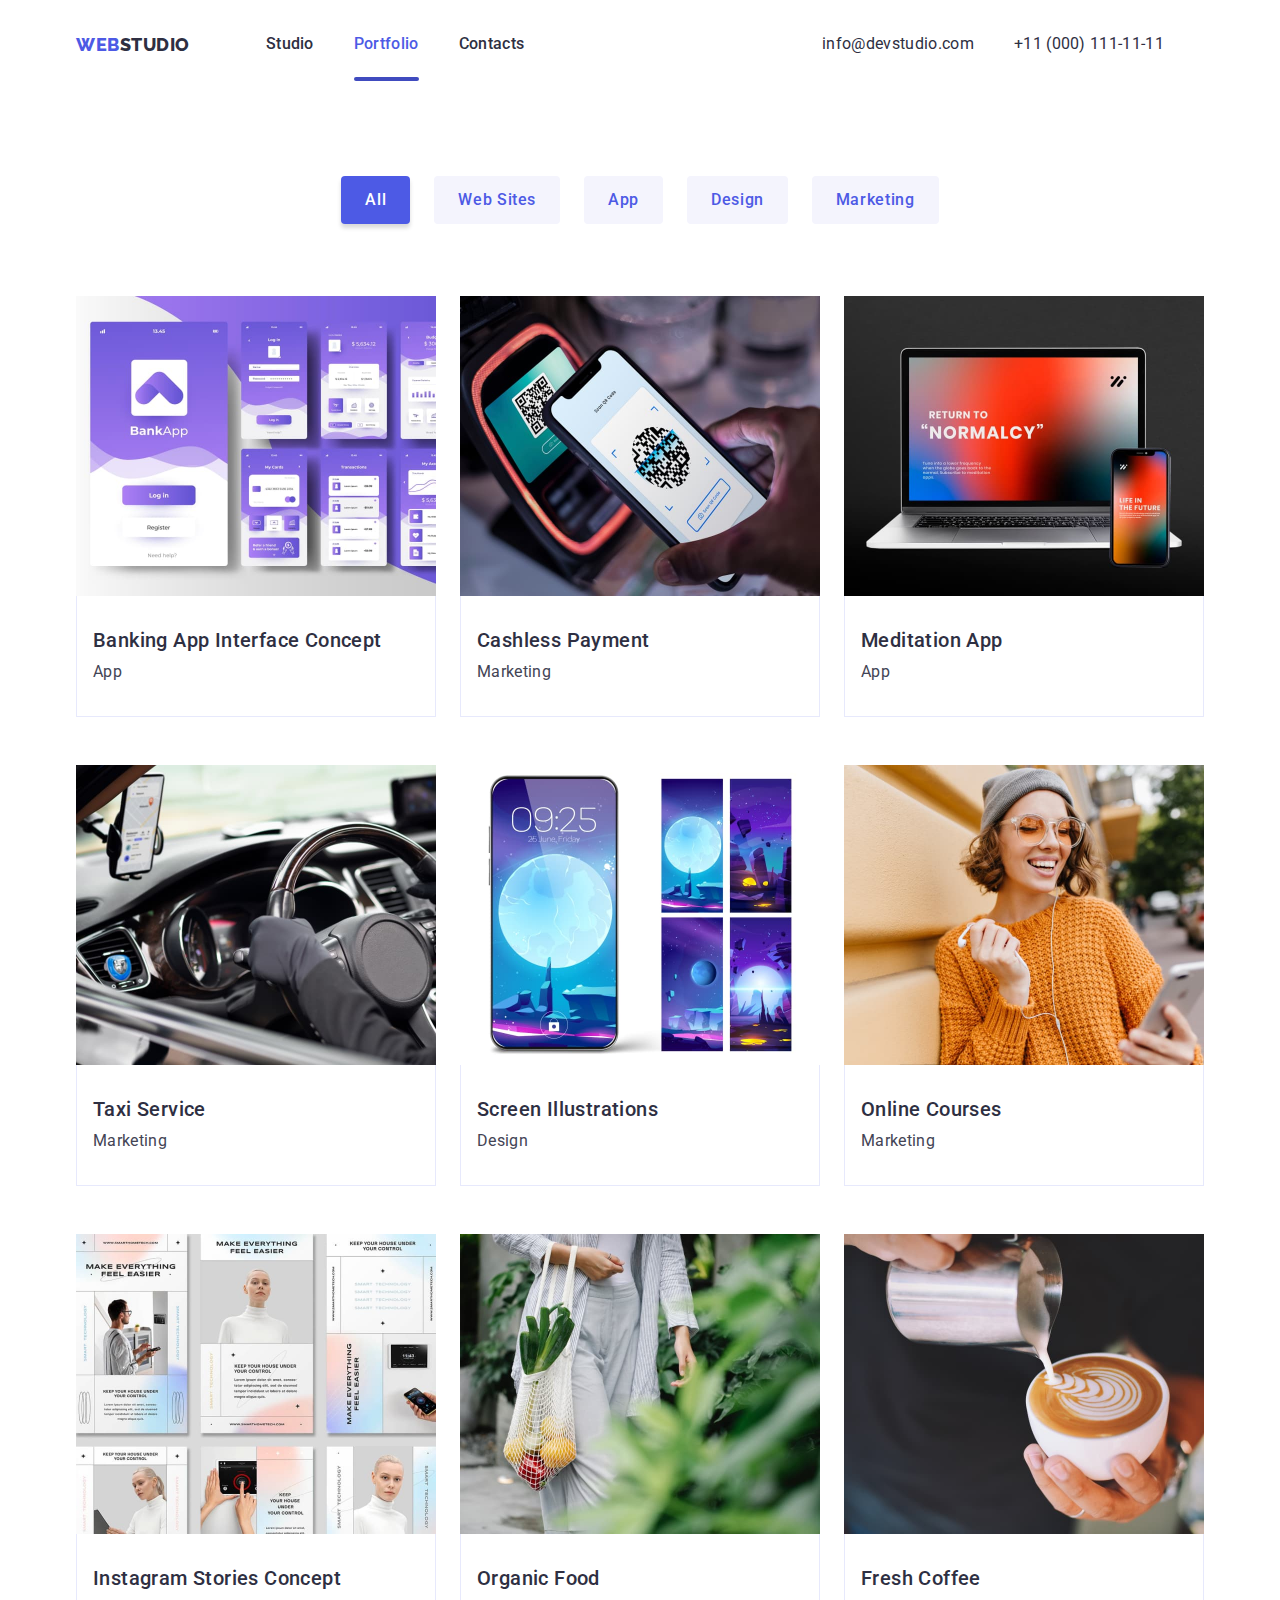
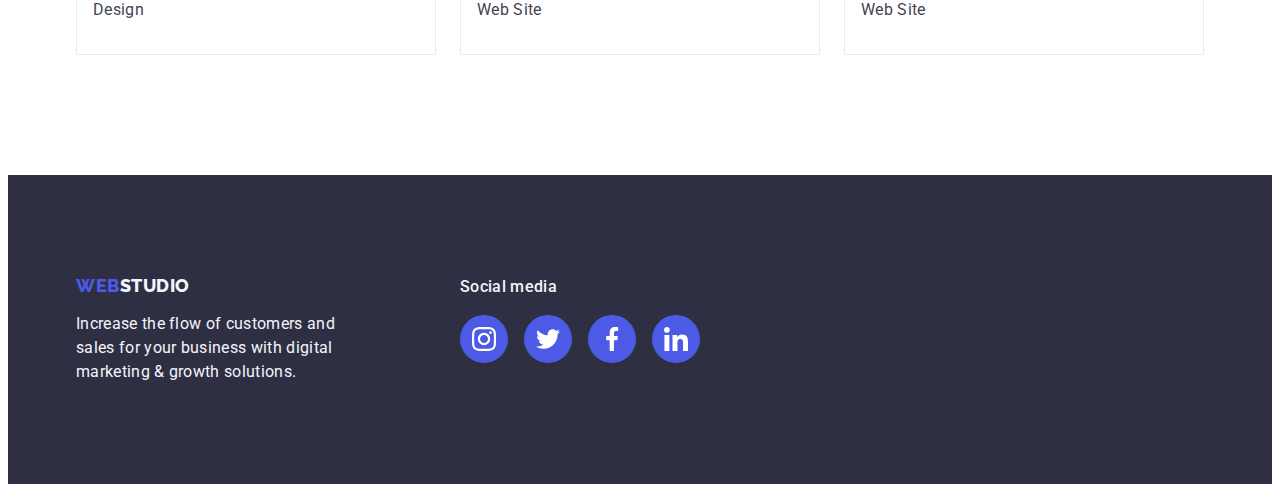
==== portfolio.html @ 4cdece33 "deploy" ====
<!DOCTYPE html>
<html lang="en">
  <head>
    <meta charset="UTF-8" />
    <meta name="viewport" content="width=device-width, initial-scale=1.0" />
    <meta name="description" content="WebStudio" />
    <title>WebStudio</title>
    <link rel="preconnect" href="https://fonts.googleapis.com" />
    <link rel="preconnect" href="https://fonts.gstatic.com" crossorigin />
    <link
      href="https://fonts.googleapis.com/css2?family=Roboto:wght@400;500;700;900&family=Raleway:wght@800&display=swap"
      rel="stylesheet"
    />
    <link
      rel="stylesheet"
      href="https://cdnjs.cloudflare.com/ajax/libs/modern-normalize/2.0.0/modern-normalize.min.css"
      integrity="sha512-4xo8blKMVCiXpTaLzQSLSw3KFOVPWhm/TRtuPVc4WG6kUgjH6J03IBuG7JZPkcWMxJ5huwaBpOpnwYElP/m6wg=="
      crossorigin="anonymous"
      referrerpolicy="no-referrer"
    />

    <link rel="stylesheet" crossorigin href="./css/style.css" />
  </head>
  <body>
    <header class="header">
      <div class="container">
        <nav class="header-nav">
          <a class="logo" href="./index.html">
            WEB<span class="logo-suffix">STUDIO</span>
          </a>
          <ul class="nav-link-group">
            <li class="nav-link-item">
              <a
                class="nav-link active"
                data-href="index.html"
                href="./index.html"
              >
                Studio
              </a>
            </li>
            <li class="nav-link-item">
              <a
                class="nav-link"
                data-href="portfolio.html"
                href="./portfolio.html"
              >
                Portfolio
              </a>
            </li>
            <li class="nav-link-item">
              <a
                class="nav-link"
                data-href="contacts.html"
                href="javascript:void(0)"
              >
                Contacts
              </a>
            </li>
          </ul>
        </nav>

        <address>
          <ul class="nav-link-group">
            <li class="nav-link-item">
              <a class="address-link" href="mailto:info@devstudio.com">
                info@devstudio.com
              </a>
            </li>
            <li class="nav-link-item">
              <a class="address-link" href="tel:+110001111111">
                +11 (000) 111-11-11
              </a>
            </li>
          </ul>
        </address>
      </div>
    </header>

    <main>
      <section class="portfolio-section">
        <div class="container">
          <h1 class="visually-hidden">Portfolio</h1>
          <ul class="filter-btn-group">
            <li class="filter-item">
              <button
                type="button"
                class="btn"
                onclick="event.preventDefault();"
              >
                All
              </button>
            </li>
            <li class="filter-item">
              <button
                type="button"
                class="btn btn-light"
                onclick="event.preventDefault();"
              >
                Web Sites
              </button>
            </li>
            <li class="filter-item">
              <button
                type="button"
                class="btn btn-light"
                onclick="event.preventDefault();"
              >
                App
              </button>
            </li>
            <li class="filter-item">
              <button
                type="button"
                class="btn btn-light"
                onclick="event.preventDefault();"
              >
                Design
              </button>
            </li>
            <li class="filter-item">
              <button
                type="button"
                class="btn btn-light"
                onclick="event.preventDefault();"
              >
                Marketing
              </button>
            </li>
          </ul>
          <ul class="card-set">
            <li class="card-item">
              <a href="javascript:void(0)">
                <div class="card-image-wrapper">
                  <img
                    src="./images/portfolio/portfolio_1.jpg"
                    alt="App - Banking App Interface Concept"
                    class="img"
                  />
                  <p class="overlay text-body">
                    14 Stylish and User-Friendly App Design Concepts · Task
                    Manager App · Calorie Tracker App · Exotic Fruit Ecommerce
                    App · Cloud Storage App
                  </p>
                </div>
                <div class="card-item-section">
                  <h2 class="text-title">Banking App Interface Concept</h2>
                  <p class="text-body">App</p>
                </div>
              </a>
            </li>

            <li class="card-item">
              <a href="javascript:void(0)">
                <div class="card-image-wrapper">
                  <img
                    src="./images/portfolio/portfolio_2.jpg"
                    alt="Marketing - Cashless Payment"
                    class="img"
                  />
                  <p class="overlay text-body">
                    14 Stylish and User-Friendly App Design Concepts · Task
                    Manager App · Calorie Tracker App · Exotic Fruit Ecommerce
                    App · Cloud Storage App
                  </p>
                </div>
                <div class="card-item-section">
                  <h2 class="text-title">Cashless Payment</h2>
                  <p class="text-body">Marketing</p>
                </div>
              </a>
            </li>

            <li class="card-item">
              <a href="javascript:void(0)">
                <div class="card-image-wrapper">
                  <img
                    src="./images/portfolio/portfolio_3.jpg"
                    alt="App - Meditation App"
                    class="img"
                  />
                  <p class="overlay text-body">
                    14 Stylish and User-Friendly App Design Concepts · Task
                    Manager App · Calorie Tracker App · Exotic Fruit Ecommerce
                    App · Cloud Storage App
                  </p>
                </div>
                <div class="card-item-section">
                  <h2 class="text-title">Meditation App</h2>
                  <p class="text-body">App</p>
                </div>
              </a>
            </li>

            <li class="card-item">
              <a href="javascript:void(0)">
                <div class="card-image-wrapper">
                  <img
                    src="./images/portfolio/portfolio_4.jpg"
                    alt="Marketing - Taxi Service"
                    class="img"
                  />
                  <p class="overlay text-body">
                    14 Stylish and User-Friendly App Design Concepts · Task
                    Manager App · Calorie Tracker App · Exotic Fruit Ecommerce
                    App · Cloud Storage App
                  </p>
                </div>
                <div class="card-item-section">
                  <h2 class="text-title">Taxi Service</h2>
                  <p class="text-body">Marketing</p>
                </div>
              </a>
            </li>

            <li class="card-item">
              <a href="javascript:void(0)">
                <div class="card-image-wrapper">
                  <img
                    src="./images/portfolio/portfolio_5.jpg"
                    alt="Design - Screen Illustrations"
                    class="img"
                  />
                  <p class="overlay text-body">
                    14 Stylish and User-Friendly App Design Concepts · Task
                    Manager App · Calorie Tracker App · Exotic Fruit Ecommerce
                    App · Cloud Storage App
                  </p>
                </div>
                <div class="card-item-section">
                  <h2 class="text-title">Screen Illustrations</h2>
                  <p class="text-body">Design</p>
                </div>
              </a>
            </li>

            <li class="card-item">
              <a href="javascript:void(0)">
                <div class="card-image-wrapper">
                  <img
                    src="./images/portfolio/portfolio_6.jpg"
                    alt="Marketing - Online Courses"
                    class="img"
                  />
                  <p class="overlay text-body">
                    14 Stylish and User-Friendly App Design Concepts · Task
                    Manager App · Calorie Tracker App · Exotic Fruit Ecommerce
                    App · Cloud Storage App
                  </p>
                </div>
                <div class="card-item-section">
                  <h2 class="text-title">Online Courses</h2>
                  <p class="text-body">Marketing</p>
                </div>
              </a>
            </li>

            <li class="card-item">
              <a href="javascript:void(0)">
                <div class="card-image-wrapper">
                  <img
                    src="./images/portfolio/portfolio_7.jpg"
                    alt="Design - Instagram Stories Concept"
                    class="img"
                  />
                  <p class="overlay text-body">
                    14 Stylish and User-Friendly App Design Concepts · Task
                    Manager App · Calorie Tracker App · Exotic Fruit Ecommerce
                    App · Cloud Storage App
                  </p>
                </div>
                <div class="card-item-section">
                  <h2 class="text-title">Instagram Stories Concept</h2>
                  <p class="text-body">Design</p>
                </div>
              </a>
            </li>

            <li class="card-item">
              <a href="javascript:void(0)">
                <div class="card-image-wrapper">
                  <img
                    src="./images/portfolio/portfolio_8.jpg"
                    alt="Web Site - Organic Food"
                    class="img"
                  />
                  <p class="overlay text-body">
                    14 Stylish and User-Friendly App Design Concepts · Task
                    Manager App · Calorie Tracker App · Exotic Fruit Ecommerce
                    App · Cloud Storage App
                  </p>
                </div>
                <div class="card-item-section">
                  <h2 class="text-title">Organic Food</h2>
                  <p class="text-body">Web Site</p>
                </div>
              </a>
            </li>

            <li class="card-item">
              <a href="javascript:void(0)">
                <div class="card-image-wrapper">
                  <img
                    src="./images/portfolio/portfolio_9.jpg"
                    alt="Web Site - Fresh Coffee"
                    class="img"
                  />
                  <p class="overlay text-body">
                    14 Stylish and User-Friendly App Design Concepts · Task
                    Manager App · Calorie Tracker App · Exotic Fruit Ecommerce
                    App · Cloud Storage App
                  </p>
                </div>
                <div class="card-item-section">
                  <h2 class="text-title">Fresh Coffee</h2>
                  <p class="text-body">Web Site</p>
                </div>
              </a>
            </li>
          </ul>
        </div>
      </section>
    </main>
    <footer class="footer">
      <div class="container">
        <div class="footer-description">
          <a class="logo" href="./index.html">
            WEB<span class="logo-suffix">STUDIO</span>
          </a>
          <p class="text-body">
            Increase the flow of customers and sales for your business with
            digital marketing & growth solutions.
          </p>
        </div>
        <div class="footer-social">
          <p class="text-body">Social media</p>
          <ul class="social-icons-set">
            <li class="social-icons-item">
              <a
                href="https://www.instagram.com/"
                target="_blank"
                rel="noopener noreferrer"
                class="icon-link"
              >
                <svg class="icon">
                  <use href="./images/icons.svg#icon-instagram"></use>
                </svg>
              </a>
            </li>

            <li class="social-icons-item">
              <a
                href="https://twitter.com/"
                target="_blank"
                rel="noopener noreferrer"
                class="icon-link"
              >
                <svg class="icon">
                  <use href="./images/icons.svg#icon-twitter"></use>
                </svg>
              </a>
            </li>

            <li class="social-icons-item">
              <a
                href="https://www.facebook.com/"
                target="_blank"
                rel="noopener noreferrer"
                class="icon-link"
              >
                <svg class="icon">
                  <use href="./images/icons.svg#icon-facebook"></use>
                </svg>
              </a>
            </li>

            <li class="social-icons-item">
              <a
                href="https://www.linkedin.com/"
                target="_blank"
                rel="noopener noreferrer"
                class="icon-link"
              >
                <svg class="icon">
                  <use href="./images/icons.svg#icon-linkedin"></use>
                </svg>
              </a>
            </li>
          </ul>
        </div>
      </div>
    </footer>

    <script type="text/javascript" src="./js/main.js"></script>
  </body>
</html>
---- css/style.css ----
:root {
  --font-family: 'Roboto', sans-serif;
  --second-family: 'Raleway', sans-serif;
  --primary-color: #4d5ae5;
  --pressed-color: #404bbf;
  --dark-color: #2e2f42;
  --modal-backdrop-color: #2e2f4240;
  --success-color: #31d0aa;
  --text-color: #434455;
  --text-subtitle-color: #8e8f99;
  --light-slate-color: #8e8f99;
  --accent-color: #e7e9fc;
  --light-color: #f4f4fd;
  --navy-blue: #2e2f42;
  --navy-blue-modal: rgba(46, 47, 66, 0.4);
  --grey-color: rgba(46, 47, 66, 0.7);
  --dairy-color: #fcfcfc;
  --white-color: #ffffff;

  --items: 4;
  --indent: 24px;

  --transition-base: 0.25s cubic-bezier(0.4, 0, 0.2, 1);
}
/* reset */
*,
*::before,
*::after {
  box-sizing: border-box;
}
body {
  font-family: var(--font-family);
  font-size: 16px;
  background-color: var(--white-color);
  color: var(--navy-blue);
}
h1,
h2,
h3,
h4,
h5,
h6 {
  margin: 0;
}
p {
  margin: 0;
}
ul,
ol {
  margin: 0;
  padding: 0;
  list-style-type: none;
}
img {
  display: block;
  max-width: 100%;
  height: auto;
}
a {
  color: var(--navy-blue);
  text-decoration: none;
  font-style: normal;
}
/* general */
.container {
  max-width: 1158px;
  padding: 0 15px;
  margin: 0 auto;
}
.visually-hidden {
  position: absolute;
  width: 1px;
  height: 1px;
  margin: -1px;
  border: 0;
  padding: 0;
  white-space: nowrap;
  clip-path: inset(100%);
  clip: rect(0 0 0 0);
  overflow: hidden;
}
.page-title {
  font-size: 56px;
  line-height: 1.07;
}
.section-title {
  font-size: 36px;
  line-height: 1.11111;
  text-transform: capitalize;
  letter-spacing: 0.02em;
  margin-bottom: 72px;
  text-align: center;
}
.text-title {
  letter-spacing: 0.02em;
  font-size: 20px;
  font-weight: 500;
  line-height: 1.2;
}
.text-center {
  text-align: center;
}
.text-body {
  color: var(--text-color);
  line-height: 1.5;
  letter-spacing: 0.02em;
}
.text-caption {
  line-height: 1.16667;
  font-size: 12px;
  letter-spacing: 0.04em;
}
.link {
  font-size: 12px;
  line-height: 1.33333;
  letter-spacing: 0.04em;
  text-decoration: underline;
  color: var(--primary-color);
}
.btn {
  font-family: var(--font-family);
  font-size: 16px;
  font-weight: 500;
  line-height: 1.5;
  letter-spacing: 0.04em;
  cursor: pointer;
  background-color: var(--primary-color);
  color: var(--white-color);

  border-radius: 4px;
  padding: 16px 32px;
  box-shadow: 0 4px 4px 0 rgba(0, 0, 0, 0.15);
  border: none;
  transition: color var(--transition-base),
    background-color var(--transition-base);
}
.btn-light {
  background-color: var(--light-color);
  color: var(--primary-color);
  box-shadow: none;
  transition: box-shadow var(--transition-base), color var(--transition-base),
    background-color var(--transition-base);
}
.btn:hover,
.btn:focus {
  background-color: var(--pressed-color);
  color: var(--white-color);
  box-shadow: 0 4px 4px 0 rgba(0, 0, 0, 0.15);
}
.card-set {
  display: flex;
  flex-wrap: wrap;
  gap: var(--indent);
}
.card-item {
  flex-basis: calc((100% - var(--indent) * (var(--items) - 1)) / var(--items));
}
.card-item .card-item-section {
  text-align: center;
  padding: 32px 16px;
}
.card-item .card-item-section .text-title {
  margin-bottom: 8px;
}
section {
  padding: 120px 0;
}
.logo {
  font-family: var(--second-family);
  font-weight: 800;
  font-size: 18px;
  line-height: 1.16667;
  letter-spacing: 0.03em;
  text-transform: uppercase;
  color: var(--primary-color);
}
.social-icons-set {
  display: flex;
  flex-wrap: wrap;
  column-gap: 24px;
  justify-content: space-between;
}
.social-icons-set .icon-link {
  background-color: var(--primary-color);
  border-radius: 50%;
  display: inline-flex;
  padding: 12px;
  transition: background-color var(--transition-base);
}
.social-icons-set .icon-link:hover {
  background-color: var(--pressed-color);
}
.social-icons-set .icon {
  width: 16px;
  height: 16px;
  fill: #ffffff;
}
/* header */
.header {
  border-bottom: 1px solid 72px;
}
.header .container {
  display: flex;
  justify-content: space-between;
  height: 72px;
}
.header-nav .logo {
  margin-right: 76px;
  display: flex;
  align-items: center;
}
.header-nav,
.header address {
  display: flex;
}
.header .logo > .logo-suffix {
  color: var(--navy-blue);
}
.header .nav-link-group {
  display: flex;
  align-items: center;
}
.header .nav-link-item {
  margin-right: 40px;
  height: 100%;
  display: flex;
  align-items: center;
}
.header .nav-link,
.header .address-link {
  line-height: 1.5;
  letter-spacing: 0.02em;
  color: var(--navy-blue);
  display: flex;
  align-items: center;
  height: 100%;
}
.header .nav-link {
  font-weight: 500;
  position: relative;
}
.header .nav-link:hover,
.header .address-link:hover,
.header .nav-link.active {
  color: var(--primary-color);
}
.header .nav-link.active::after {
  content: '';
  position: absolute;
  bottom: -1px;
  left: 0;
  background-color: var(--pressed-color);
  height: 4px;
  width: 100%;
  border-radius: 2px;
}
/* hero */
.hero {
  height: 600px;
  background-image: linear-gradient(var(--grey-color), var(--grey-color)),
    url(../images/bg/bg_hero.jpg);
  background-repeat: no-repeat;
  background-position: top center;
  background-size: cover;
  background-size: 1440px;
}
.hero .container {
  display: flex;
  flex-direction: column;
  justify-content: center;
  align-items: center;
  height: 100%;
}
.hero .page-title {
  color: var(--white-color);
  max-width: 496px;
  text-align: center;
  line-height: 1.07143;
  letter-spacing: 0.02em;
  margin-bottom: 48px;
}
/* sections */
.section-advantages {
  padding-bottom: 60px;
}
.section-advantages .card-item-section {
  padding: 0;
  text-align: start;
}
.section-advantages .card-item-icon {
  display: flex;
  align-items: center;
  justify-content: center;
  padding: 24px;
  margin-bottom: 8px;
  background-color: var(--light-color);
  border-radius: 4px;
}
.section-advantages .card-item-icon .icon {
  width: 64px;
  height: 64px;
}
.section-services {
  --items: 3;
  padding-top: 60px;
}
.section-services .img {
  border: 1px solid var(--accent-color);
}
.section-team {
  background-color: var(--light-color);
}
.section-team .card-item {
  border-radius: 0 0 4px 4px;
  background-color: var(--white-color);
  box-shadow: 0 2px 1px 0 rgba(46, 47, 66, 0.08),
    0 1px 1px 0 rgba(46, 47, 66, 0.16), 0 1px 6px 0 rgba(46, 47, 66, 0.08);
}
.section-team .card-item .text-body {
  margin-bottom: 8px;
}
.section-clients {
  --items: 6;
}
.section-clients .card-item-icon {
  display: block;
  padding: 16px 32px;
  border: 1px solid var(--light-slate-color);
  border-radius: 4px;
  transition: border var(--transition-base);
}
.section-clients .card-item-icon:hover {
  border: 1px solid var(--pressed-color);
}
.section-clients .icon {
  max-width: 100%;
  height: 56px;
  fill: var(--light-slate-color);
  transition: fill var(--transition-base);
}
.section-clients .card-item-icon:hover .icon {
  fill: var(--pressed-color);
}
body:has(.modal:not(.is-hidden)) {
  overflow-y: hidden;
}
.modal {
  background-color: var(--modal-backdrop-color);
  position: fixed;
  top: 0;
  left: 0;
  width: 100vw;
  height: 100vh;
  z-index: 999;
  display: flex;
  align-items: center;
  justify-content: center;
  animation: backdropFadeIn var(--transition-base) forwards;
}
.modal.is-hidden {
  pointer-events: none;
  animation: backdropFadeOut var(--transition-base) forwards 0.2s;
}
.modal:not(.is-hidden) .modal-container {
  animation: scaleInFadeIn var(--transition-base) both;
}
.modal.is-hidden .modal-container {
  animation: scaleOutFadeOut var(--transition-base) both;
}
.modal-container {
  box-shadow: 0 2px 1px 0 rgba(0, 0, 0, 0.2), 0 1px 3px 0 rgba(0, 0, 0, 0.12),
    0 1px 1px 0 rgba(0, 0, 0, 0.14);
  background-color: var(--dairy-color);
  width: 408px;
  max-height: 100dvh;
  height: 70dvh;
  display: flex;
  flex-direction: column;
  border-radius: 4px;

  overflow: hidden;
  display: flex;
  flex-direction: column;
}
.modal-container .modal-header {
  padding: 32px 32px 16px 32px;
  display: flex;
  flex-grow: 1;
}
.modal-container .modal-body {
  padding: 0 16px 16px 16px;
  display: flex;
  flex-direction: column;
  overflow: hidden auto;
}
.modal-close-btn {
  border-radius: 50%;
  border: 1px solid var(--accent-color);
  background-color: #e7e9fc10;
  padding: 8px;
  display: inline-flex;
  margin-left: auto;
  cursor: pointer;
  transition: background-color var(--transition-base);
}
.modal-close-btn .icon {
  width: 8px;
  height: 8px;
  fill: var(--navy-blue);
  transition: fill var(--transition-base);
}
.modal-close-btn:hover {
  background-color: var(--pressed-color);
}
.modal-close-btn:hover .icon {
  fill: var(--white-color);
}
/* portfolio */
.portfolio-section {
  --items: 3;
  padding-top: 96px;
}
.filter-btn-group {
  display: flex;
  justify-content: center;
  gap: var(--indent);
  margin-bottom: 72px;
}
.filter-btn-group .btn {
  display: inline-flex;
  padding: 12px 24px;
}
.portfolio-section .card-set {
  row-gap: 48px;
}
.portfolio-section .card-image-wrapper {
  position: relative;
  overflow: hidden;
}
.portfolio-section .card-item .overlay {
  position: absolute;
  height: 100%;
  width: 100%;
  display: block;
  top: 100%;
  left: 0;
  color: var(--light-color);
  background-color: var(--primary-color);
  padding: 40px 32px;
  overflow: auto;
  transition: top var(--transition-base);
}
.portfolio-section .card-item {
  transition: box-shadow var(--transition-base);
}
.portfolio-section .card-item:hover {
  box-shadow: 0 2px 1px 0 rgba(46, 47, 66, 0.08),
    0 1px 1px 0 rgba(46, 47, 66, 0.16), 0 1px 6px 0 rgba(46, 47, 66, 0.08);
}
.portfolio-section .card-item:hover .overlay {
  top: 0;
}
.portfolio-section .card-item-section {
  border: 1px solid var(--accent-color);
  border-top: none;
}
.portfolio-section .card-item-section {
  text-align: start;
}
/* footer */
.footer {
  color: var(--light-color);
  background-color: var(--navy-blue);
  padding-block: 100px;
}
.footer .container {
  display: flex;
  column-gap: 120px;
}
.footer .footer-description,
.footer .footer-social {
  display: flex;
  flex-direction: column;
  row-gap: 16px;
}
.footer .logo {
  display: block;
}
.footer .logo > .logo-suffix {
  color: var(--light-color);
}
.footer .text-body {
  color: inherit;
}
.footer .footer-description {
  max-width: 264px;
}
.footer .footer-social .text-body {
  font-weight: 500;
}
.footer .social-icons-set {
  column-gap: 16px;
}
.footer .social-icons-set .icon-link:hover {
  background-color: var(--success-color);
}
.footer .social-icons-set .icon {
  width: 24px;
  height: 24px;
}
@keyframes scaleOutFadeOut {
  0% {
    transform: scale(1);
    opacity: 1;
  }
  100% {
    transform: scale(0.75);
    opacity: 0;
  }
}
@keyframes scaleInFadeIn {
  0% {
    transform: scale(0.75);
    opacity: 0;
  }
  100% {
    transform: scale(1);
    opacity: 1;
  }
}
@keyframes backdropFadeIn {
  0% {
    opacity: 0;
  }
  100% {
    opacity: 1;
  }
}
@keyframes backdropFadeOut {
  0% {
    opacity: 1;
  }
  100% {
    opacity: 0;
  }
}
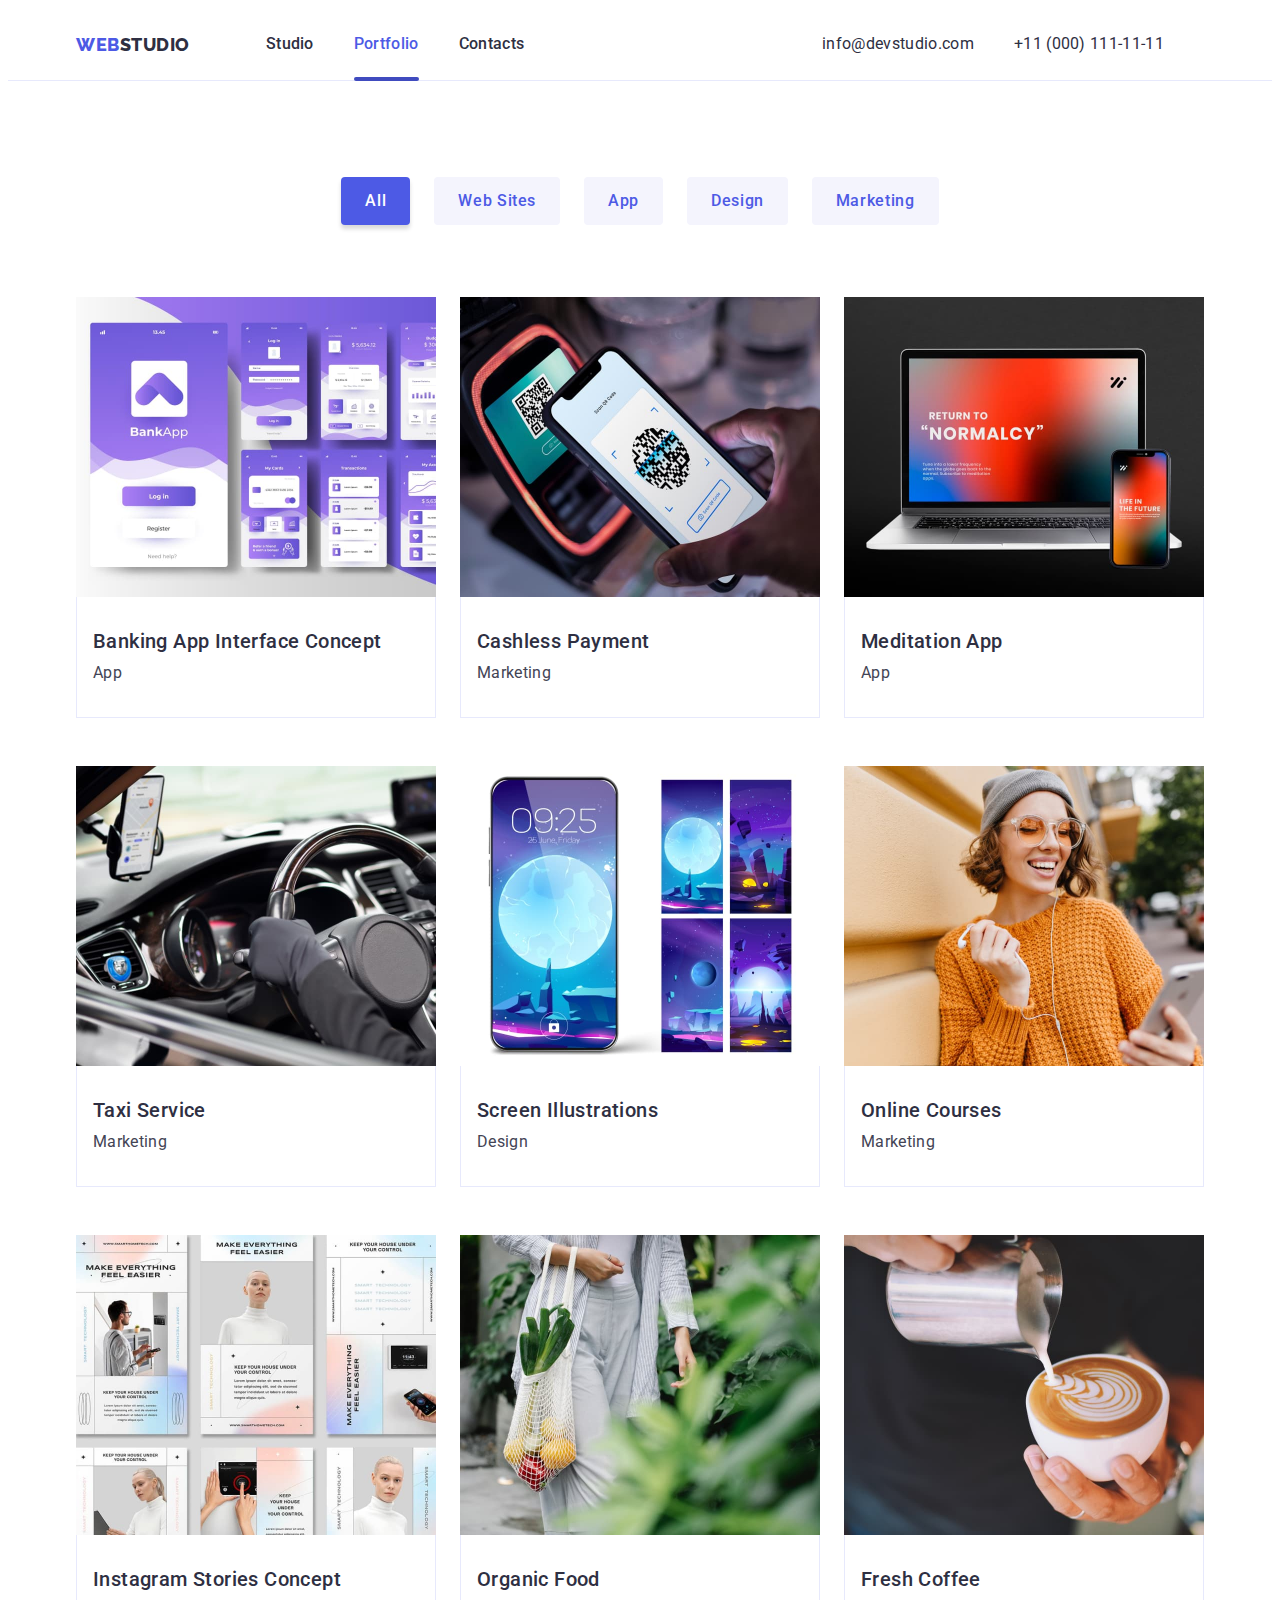
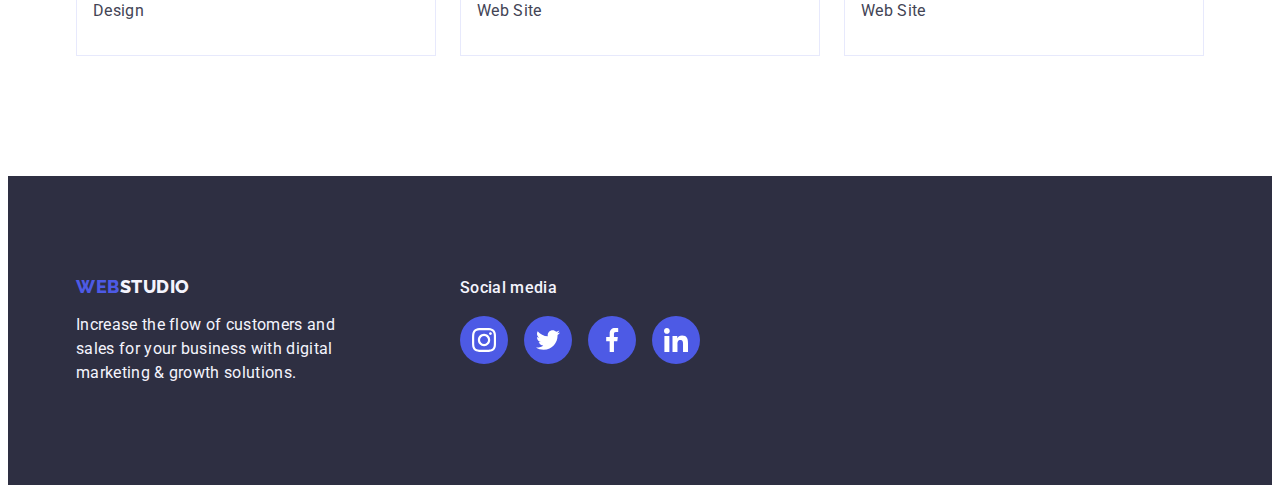
==== commit 6a1c9627: "deploy" ====
--- a/portfolio.html
+++ b/portfolio.html
@@ -2,393 +2,344 @@
 <html lang="en">
   <head>
     <meta charset="UTF-8" />
-    <meta name="viewport" content="width=device-width, initial-scale=1.0" />
-    <meta name="description" content="WebStudio" />
-    <title>WebStudio</title>
-    <link rel="preconnect" href="https://fonts.googleapis.com" />
-    <link rel="preconnect" href="https://fonts.gstatic.com" crossorigin />
-    <link
-      href="https://fonts.googleapis.com/css2?family=Roboto:wght@400;500;700;900&family=Raleway:wght@800&display=swap"
-      rel="stylesheet"
-    />
-    <link
-      rel="stylesheet"
-      href="https://cdnjs.cloudflare.com/ajax/libs/modern-normalize/2.0.0/modern-normalize.min.css"
-      integrity="sha512-4xo8blKMVCiXpTaLzQSLSw3KFOVPWhm/TRtuPVc4WG6kUgjH6J03IBuG7JZPkcWMxJ5huwaBpOpnwYElP/m6wg=="
-      crossorigin="anonymous"
-      referrerpolicy="no-referrer"
-    />
-
-    <link rel="stylesheet" crossorigin href="./css/style.css" />
+<meta name="viewport" content="width=device-width, initial-scale=1.0" />
+<meta name="description" content="WebStudio" />
+<title>WebStudio</title>
+<link rel="preconnect" href="https://fonts.googleapis.com" />
+<link rel="preconnect" href="https://fonts.gstatic.com" crossorigin />
+<link
+  href="https://fonts.googleapis.com/css2?family=Roboto:wght@400;500;700;900&family=Raleway:wght@800&display=swap"
+  rel="stylesheet"
+/>
+<link
+  rel="stylesheet"
+  href="https://cdnjs.cloudflare.com/ajax/libs/modern-normalize/2.0.0/modern-normalize.min.css"
+  integrity="sha512-4xo8blKMVCiXpTaLzQSLSw3KFOVPWhm/TRtuPVc4WG6kUgjH6J03IBuG7JZPkcWMxJ5huwaBpOpnwYElP/m6wg=="
+  crossorigin="anonymous"
+  referrerpolicy="no-referrer"
+/>
+
+    <link rel="stylesheet" crossorigin href="./css/style.css">
   </head>
   <body>
     <header class="header">
-      <div class="container">
-        <nav class="header-nav">
-          <a class="logo" href="./index.html">
-            WEB<span class="logo-suffix">STUDIO</span>
-          </a>
-          <ul class="nav-link-group">
-            <li class="nav-link-item">
-              <a
-                class="nav-link active"
-                data-href="index.html"
-                href="./index.html"
-              >
-                Studio
-              </a>
-            </li>
-            <li class="nav-link-item">
-              <a
-                class="nav-link"
-                data-href="portfolio.html"
-                href="./portfolio.html"
-              >
-                Portfolio
-              </a>
-            </li>
-            <li class="nav-link-item">
-              <a
-                class="nav-link"
-                data-href="contacts.html"
-                href="javascript:void(0)"
-              >
-                Contacts
-              </a>
-            </li>
-          </ul>
-        </nav>
-
-        <address>
-          <ul class="nav-link-group">
-            <li class="nav-link-item">
-              <a class="address-link" href="mailto:info@devstudio.com">
-                info@devstudio.com
-              </a>
-            </li>
-            <li class="nav-link-item">
-              <a class="address-link" href="tel:+110001111111">
-                +11 (000) 111-11-11
-              </a>
-            </li>
-          </ul>
-        </address>
-      </div>
-    </header>
+  <div class="container">
+    <nav class="header-nav">
+      <a class="logo" href="./index.html">
+        WEB<span class="logo-suffix">STUDIO</span>
+      </a>
+      <ul class="nav-link-group">
+        <li class="nav-link-item">
+          <a class="nav-link active" data-href="index.html" href="./index.html">
+            Studio
+          </a>
+        </li>
+        <li class="nav-link-item">
+          <a
+            class="nav-link"
+            data-href="portfolio.html"
+            href="./portfolio.html"
+          >
+            Portfolio
+          </a>
+        </li>
+        <li class="nav-link-item">
+          <a
+            class="nav-link"
+            data-href="contacts.html"
+            href="javascript:void(0)"
+          >
+            Contacts
+          </a>
+        </li>
+      </ul>
+    </nav>
+
+    <address>
+      <ul class="nav-link-group">
+        <li class="nav-link-item">
+          <a class="address-link" href="mailto:info@devstudio.com">
+            info@devstudio.com
+          </a>
+        </li>
+        <li class="nav-link-item">
+          <a class="address-link" href="tel:+110001111111">
+            +11 (000) 111-11-11
+          </a>
+        </li>
+      </ul>
+    </address>
+  </div>
+</header>
 
     <main>
       <section class="portfolio-section">
-        <div class="container">
-          <h1 class="visually-hidden">Portfolio</h1>
-          <ul class="filter-btn-group">
-            <li class="filter-item">
-              <button
-                type="button"
-                class="btn"
-                onclick="event.preventDefault();"
-              >
-                All
-              </button>
-            </li>
-            <li class="filter-item">
-              <button
-                type="button"
-                class="btn btn-light"
-                onclick="event.preventDefault();"
-              >
-                Web Sites
-              </button>
-            </li>
-            <li class="filter-item">
-              <button
-                type="button"
-                class="btn btn-light"
-                onclick="event.preventDefault();"
-              >
-                App
-              </button>
-            </li>
-            <li class="filter-item">
-              <button
-                type="button"
-                class="btn btn-light"
-                onclick="event.preventDefault();"
-              >
-                Design
-              </button>
-            </li>
-            <li class="filter-item">
-              <button
-                type="button"
-                class="btn btn-light"
-                onclick="event.preventDefault();"
-              >
-                Marketing
-              </button>
-            </li>
-          </ul>
-          <ul class="card-set">
-            <li class="card-item">
-              <a href="javascript:void(0)">
-                <div class="card-image-wrapper">
-                  <img
-                    src="./images/portfolio/portfolio_1.jpg"
-                    alt="App - Banking App Interface Concept"
-                    class="img"
-                  />
-                  <p class="overlay text-body">
-                    14 Stylish and User-Friendly App Design Concepts · Task
-                    Manager App · Calorie Tracker App · Exotic Fruit Ecommerce
-                    App · Cloud Storage App
-                  </p>
-                </div>
-                <div class="card-item-section">
-                  <h2 class="text-title">Banking App Interface Concept</h2>
-                  <p class="text-body">App</p>
-                </div>
-              </a>
-            </li>
-
-            <li class="card-item">
-              <a href="javascript:void(0)">
-                <div class="card-image-wrapper">
-                  <img
-                    src="./images/portfolio/portfolio_2.jpg"
-                    alt="Marketing - Cashless Payment"
-                    class="img"
-                  />
-                  <p class="overlay text-body">
-                    14 Stylish and User-Friendly App Design Concepts · Task
-                    Manager App · Calorie Tracker App · Exotic Fruit Ecommerce
-                    App · Cloud Storage App
-                  </p>
-                </div>
-                <div class="card-item-section">
-                  <h2 class="text-title">Cashless Payment</h2>
-                  <p class="text-body">Marketing</p>
-                </div>
-              </a>
-            </li>
-
-            <li class="card-item">
-              <a href="javascript:void(0)">
-                <div class="card-image-wrapper">
-                  <img
-                    src="./images/portfolio/portfolio_3.jpg"
-                    alt="App - Meditation App"
-                    class="img"
-                  />
-                  <p class="overlay text-body">
-                    14 Stylish and User-Friendly App Design Concepts · Task
-                    Manager App · Calorie Tracker App · Exotic Fruit Ecommerce
-                    App · Cloud Storage App
-                  </p>
-                </div>
-                <div class="card-item-section">
-                  <h2 class="text-title">Meditation App</h2>
-                  <p class="text-body">App</p>
-                </div>
-              </a>
-            </li>
-
-            <li class="card-item">
-              <a href="javascript:void(0)">
-                <div class="card-image-wrapper">
-                  <img
-                    src="./images/portfolio/portfolio_4.jpg"
-                    alt="Marketing - Taxi Service"
-                    class="img"
-                  />
-                  <p class="overlay text-body">
-                    14 Stylish and User-Friendly App Design Concepts · Task
-                    Manager App · Calorie Tracker App · Exotic Fruit Ecommerce
-                    App · Cloud Storage App
-                  </p>
-                </div>
-                <div class="card-item-section">
-                  <h2 class="text-title">Taxi Service</h2>
-                  <p class="text-body">Marketing</p>
-                </div>
-              </a>
-            </li>
-
-            <li class="card-item">
-              <a href="javascript:void(0)">
-                <div class="card-image-wrapper">
-                  <img
-                    src="./images/portfolio/portfolio_5.jpg"
-                    alt="Design - Screen Illustrations"
-                    class="img"
-                  />
-                  <p class="overlay text-body">
-                    14 Stylish and User-Friendly App Design Concepts · Task
-                    Manager App · Calorie Tracker App · Exotic Fruit Ecommerce
-                    App · Cloud Storage App
-                  </p>
-                </div>
-                <div class="card-item-section">
-                  <h2 class="text-title">Screen Illustrations</h2>
-                  <p class="text-body">Design</p>
-                </div>
-              </a>
-            </li>
-
-            <li class="card-item">
-              <a href="javascript:void(0)">
-                <div class="card-image-wrapper">
-                  <img
-                    src="./images/portfolio/portfolio_6.jpg"
-                    alt="Marketing - Online Courses"
-                    class="img"
-                  />
-                  <p class="overlay text-body">
-                    14 Stylish and User-Friendly App Design Concepts · Task
-                    Manager App · Calorie Tracker App · Exotic Fruit Ecommerce
-                    App · Cloud Storage App
-                  </p>
-                </div>
-                <div class="card-item-section">
-                  <h2 class="text-title">Online Courses</h2>
-                  <p class="text-body">Marketing</p>
-                </div>
-              </a>
-            </li>
-
-            <li class="card-item">
-              <a href="javascript:void(0)">
-                <div class="card-image-wrapper">
-                  <img
-                    src="./images/portfolio/portfolio_7.jpg"
-                    alt="Design - Instagram Stories Concept"
-                    class="img"
-                  />
-                  <p class="overlay text-body">
-                    14 Stylish and User-Friendly App Design Concepts · Task
-                    Manager App · Calorie Tracker App · Exotic Fruit Ecommerce
-                    App · Cloud Storage App
-                  </p>
-                </div>
-                <div class="card-item-section">
-                  <h2 class="text-title">Instagram Stories Concept</h2>
-                  <p class="text-body">Design</p>
-                </div>
-              </a>
-            </li>
-
-            <li class="card-item">
-              <a href="javascript:void(0)">
-                <div class="card-image-wrapper">
-                  <img
-                    src="./images/portfolio/portfolio_8.jpg"
-                    alt="Web Site - Organic Food"
-                    class="img"
-                  />
-                  <p class="overlay text-body">
-                    14 Stylish and User-Friendly App Design Concepts · Task
-                    Manager App · Calorie Tracker App · Exotic Fruit Ecommerce
-                    App · Cloud Storage App
-                  </p>
-                </div>
-                <div class="card-item-section">
-                  <h2 class="text-title">Organic Food</h2>
-                  <p class="text-body">Web Site</p>
-                </div>
-              </a>
-            </li>
-
-            <li class="card-item">
-              <a href="javascript:void(0)">
-                <div class="card-image-wrapper">
-                  <img
-                    src="./images/portfolio/portfolio_9.jpg"
-                    alt="Web Site - Fresh Coffee"
-                    class="img"
-                  />
-                  <p class="overlay text-body">
-                    14 Stylish and User-Friendly App Design Concepts · Task
-                    Manager App · Calorie Tracker App · Exotic Fruit Ecommerce
-                    App · Cloud Storage App
-                  </p>
-                </div>
-                <div class="card-item-section">
-                  <h2 class="text-title">Fresh Coffee</h2>
-                  <p class="text-body">Web Site</p>
-                </div>
-              </a>
-            </li>
-          </ul>
-        </div>
-      </section>
+  <div class="container">
+    <h1 class="visually-hidden">Portfolio</h1>
+    <ul class="filter-btn-group">
+      <li class="filter-item">
+        <button type="button" class="btn" onclick="event.preventDefault();">
+          All
+        </button>
+      </li>
+      <li class="filter-item">
+        <button
+          type="button"
+          class="btn btn-light"
+          onclick="event.preventDefault();"
+        >
+          Web Sites
+        </button>
+      </li>
+      <li class="filter-item">
+        <button
+          type="button"
+          class="btn btn-light"
+          onclick="event.preventDefault();"
+        >
+          App
+        </button>
+      </li>
+      <li class="filter-item">
+        <button
+          type="button"
+          class="btn btn-light"
+          onclick="event.preventDefault();"
+        >
+          Design
+        </button>
+      </li>
+      <li class="filter-item">
+        <button
+          type="button"
+          class="btn btn-light"
+          onclick="event.preventDefault();"
+        >
+          Marketing
+        </button>
+      </li>
+    </ul>
+    <ul class="card-set">
+      <li class="card-item">
+  <a href="javascript:void(0)">
+    <div class="card-image-wrapper">
+      <img src="./images/portfolio/portfolio_1.jpg" alt="App - Banking App Interface Concept" class="img" />
+      <p class="overlay text-body">
+        14 Stylish and User-Friendly App Design Concepts · Task Manager App ·
+        Calorie Tracker App · Exotic Fruit Ecommerce App · Cloud Storage App
+      </p>
+    </div>
+    <div class="card-item-section">
+      <h2 class="text-title">Banking App Interface Concept</h2>
+      <p class="text-body">App</p>
+    </div>
+  </a>
+</li>
+
+      <li class="card-item">
+  <a href="javascript:void(0)">
+    <div class="card-image-wrapper">
+      <img src="./images/portfolio/portfolio_2.jpg" alt="Marketing - Cashless Payment" class="img" />
+      <p class="overlay text-body">
+        14 Stylish and User-Friendly App Design Concepts · Task Manager App ·
+        Calorie Tracker App · Exotic Fruit Ecommerce App · Cloud Storage App
+      </p>
+    </div>
+    <div class="card-item-section">
+      <h2 class="text-title">Cashless Payment</h2>
+      <p class="text-body">Marketing</p>
+    </div>
+  </a>
+</li>
+
+      <li class="card-item">
+  <a href="javascript:void(0)">
+    <div class="card-image-wrapper">
+      <img src="./images/portfolio/portfolio_3.jpg" alt="App - Meditation App" class="img" />
+      <p class="overlay text-body">
+        14 Stylish and User-Friendly App Design Concepts · Task Manager App ·
+        Calorie Tracker App · Exotic Fruit Ecommerce App · Cloud Storage App
+      </p>
+    </div>
+    <div class="card-item-section">
+      <h2 class="text-title">Meditation App</h2>
+      <p class="text-body">App</p>
+    </div>
+  </a>
+</li>
+
+      <li class="card-item">
+  <a href="javascript:void(0)">
+    <div class="card-image-wrapper">
+      <img src="./images/portfolio/portfolio_4.jpg" alt="Marketing - Taxi Service" class="img" />
+      <p class="overlay text-body">
+        14 Stylish and User-Friendly App Design Concepts · Task Manager App ·
+        Calorie Tracker App · Exotic Fruit Ecommerce App · Cloud Storage App
+      </p>
+    </div>
+    <div class="card-item-section">
+      <h2 class="text-title">Taxi Service</h2>
+      <p class="text-body">Marketing</p>
+    </div>
+  </a>
+</li>
+
+      <li class="card-item">
+  <a href="javascript:void(0)">
+    <div class="card-image-wrapper">
+      <img src="./images/portfolio/portfolio_5.jpg" alt="Design - Screen Illustrations" class="img" />
+      <p class="overlay text-body">
+        14 Stylish and User-Friendly App Design Concepts · Task Manager App ·
+        Calorie Tracker App · Exotic Fruit Ecommerce App · Cloud Storage App
+      </p>
+    </div>
+    <div class="card-item-section">
+      <h2 class="text-title">Screen Illustrations</h2>
+      <p class="text-body">Design</p>
+    </div>
+  </a>
+</li>
+
+      <li class="card-item">
+  <a href="javascript:void(0)">
+    <div class="card-image-wrapper">
+      <img src="./images/portfolio/portfolio_6.jpg" alt="Marketing - Online Courses" class="img" />
+      <p class="overlay text-body">
+        14 Stylish and User-Friendly App Design Concepts · Task Manager App ·
+        Calorie Tracker App · Exotic Fruit Ecommerce App · Cloud Storage App
+      </p>
+    </div>
+    <div class="card-item-section">
+      <h2 class="text-title">Online Courses</h2>
+      <p class="text-body">Marketing</p>
+    </div>
+  </a>
+</li>
+
+      <li class="card-item">
+  <a href="javascript:void(0)">
+    <div class="card-image-wrapper">
+      <img src="./images/portfolio/portfolio_7.jpg" alt="Design - Instagram Stories Concept" class="img" />
+      <p class="overlay text-body">
+        14 Stylish and User-Friendly App Design Concepts · Task Manager App ·
+        Calorie Tracker App · Exotic Fruit Ecommerce App · Cloud Storage App
+      </p>
+    </div>
+    <div class="card-item-section">
+      <h2 class="text-title">Instagram Stories Concept</h2>
+      <p class="text-body">Design</p>
+    </div>
+  </a>
+</li>
+
+      <li class="card-item">
+  <a href="javascript:void(0)">
+    <div class="card-image-wrapper">
+      <img src="./images/portfolio/portfolio_8.jpg" alt="Web Site - Organic Food" class="img" />
+      <p class="overlay text-body">
+        14 Stylish and User-Friendly App Design Concepts · Task Manager App ·
+        Calorie Tracker App · Exotic Fruit Ecommerce App · Cloud Storage App
+      </p>
+    </div>
+    <div class="card-item-section">
+      <h2 class="text-title">Organic Food</h2>
+      <p class="text-body">Web Site</p>
+    </div>
+  </a>
+</li>
+
+      <li class="card-item">
+  <a href="javascript:void(0)">
+    <div class="card-image-wrapper">
+      <img src="./images/portfolio/portfolio_9.jpg" alt="Web Site - Fresh Coffee" class="img" />
+      <p class="overlay text-body">
+        14 Stylish and User-Friendly App Design Concepts · Task Manager App ·
+        Calorie Tracker App · Exotic Fruit Ecommerce App · Cloud Storage App
+      </p>
+    </div>
+    <div class="card-item-section">
+      <h2 class="text-title">Fresh Coffee</h2>
+      <p class="text-body">Web Site</p>
+    </div>
+  </a>
+</li>
+
+    </ul>
+  </div>
+</section>
+
     </main>
     <footer class="footer">
-      <div class="container">
-        <div class="footer-description">
-          <a class="logo" href="./index.html">
-            WEB<span class="logo-suffix">STUDIO</span>
-          </a>
-          <p class="text-body">
-            Increase the flow of customers and sales for your business with
-            digital marketing & growth solutions.
-          </p>
-        </div>
-        <div class="footer-social">
-          <p class="text-body">Social media</p>
-          <ul class="social-icons-set">
-            <li class="social-icons-item">
-              <a
-                href="https://www.instagram.com/"
-                target="_blank"
-                rel="noopener noreferrer"
-                class="icon-link"
-              >
-                <svg class="icon">
-                  <use href="./images/icons.svg#icon-instagram"></use>
-                </svg>
-              </a>
-            </li>
-
-            <li class="social-icons-item">
-              <a
-                href="https://twitter.com/"
-                target="_blank"
-                rel="noopener noreferrer"
-                class="icon-link"
-              >
-                <svg class="icon">
-                  <use href="./images/icons.svg#icon-twitter"></use>
-                </svg>
-              </a>
-            </li>
-
-            <li class="social-icons-item">
-              <a
-                href="https://www.facebook.com/"
-                target="_blank"
-                rel="noopener noreferrer"
-                class="icon-link"
-              >
-                <svg class="icon">
-                  <use href="./images/icons.svg#icon-facebook"></use>
-                </svg>
-              </a>
-            </li>
-
-            <li class="social-icons-item">
-              <a
-                href="https://www.linkedin.com/"
-                target="_blank"
-                rel="noopener noreferrer"
-                class="icon-link"
-              >
-                <svg class="icon">
-                  <use href="./images/icons.svg#icon-linkedin"></use>
-                </svg>
-              </a>
-            </li>
-          </ul>
-        </div>
-      </div>
-    </footer>
+  <div class="container">
+    <div class="footer-description">
+      <a class="logo" href="./index.html">
+        WEB<span class="logo-suffix">STUDIO</span>
+      </a>
+      <p class="text-body">
+        Increase the flow of customers and sales for your business with digital
+        marketing & growth solutions.
+      </p>
+    </div>
+    <div class="footer-social">
+      <p class="text-body">Social media</p>
+      <ul class="social-icons-set">
+  <li class="social-icons-item">
+  <a
+    href="https://www.instagram.com/"
+    target="_blank"
+    rel="noopener noreferrer"
+    class="icon-link"
+  >
+    <svg class="icon">
+      <use href="./images/icons.svg#icon-instagram"></use>
+    </svg>
+  </a>
+</li>
+
+  <li class="social-icons-item">
+  <a
+    href="https://twitter.com/"
+    target="_blank"
+    rel="noopener noreferrer"
+    class="icon-link"
+  >
+    <svg class="icon">
+      <use href="./images/icons.svg#icon-twitter"></use>
+    </svg>
+  </a>
+</li>
+
+  <li class="social-icons-item">
+  <a
+    href="https://www.facebook.com/"
+    target="_blank"
+    rel="noopener noreferrer"
+    class="icon-link"
+  >
+    <svg class="icon">
+      <use href="./images/icons.svg#icon-facebook"></use>
+    </svg>
+  </a>
+</li>
+
+  <li class="social-icons-item">
+  <a
+    href="https://www.linkedin.com/"
+    target="_blank"
+    rel="noopener noreferrer"
+    class="icon-link"
+  >
+    <svg class="icon">
+      <use href="./images/icons.svg#icon-linkedin"></use>
+    </svg>
+  </a>
+</li>
+
+</ul>
+
+    </div>
+  </div>
+</footer>
 
     <script type="text/javascript" src="./js/main.js"></script>
   </body>
--- a/css/style.css
+++ b/css/style.css
@@ -197,7 +197,7 @@
 }
 /* header */
 .header {
-  border-bottom: 1px solid 72px;
+  border-bottom: 1px solid var(--accent-color);
 }
 .header .container {
   display: flex;
